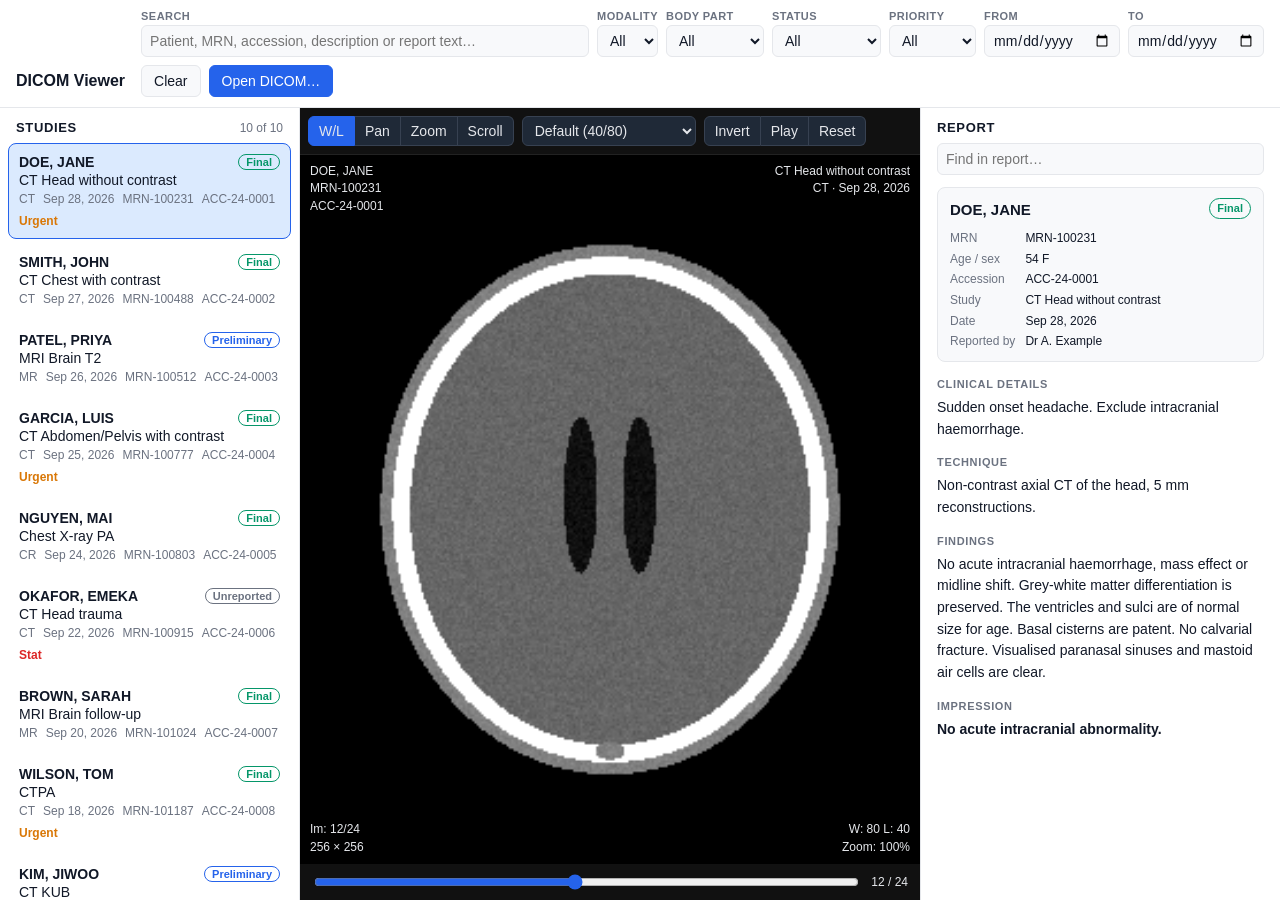
==== dicom-viewer/index.html @ 2d9a1e6f "Add simple DICOM viewer with report panel and filter bar Standalone page in dicom-viewer/: searchabl" ====
<!doctype html>
<html lang="en">
<head>
<meta charset="UTF-8" />
<meta name="viewport" content="width=device-width, initial-scale=1.0" />
<title>DICOM Viewer</title>
<link rel="stylesheet" href="styles.css" />
</head>
<body>
  <header class="filter-bar" role="search">
    <div class="brand">DICOM Viewer</div>
    <div class="filter-row">
      <label class="field grow">
        <span class="field-label">Search</span>
        <input type="search" id="f-query" placeholder="Patient, MRN, accession, description or report text…" autocomplete="off" />
      </label>
      <label class="field">
        <span class="field-label">Modality</span>
        <select id="f-modality"><option value="">All</option></select>
      </label>
      <label class="field">
        <span class="field-label">Body part</span>
        <select id="f-bodypart"><option value="">All</option></select>
      </label>
      <label class="field">
        <span class="field-label">Status</span>
        <select id="f-status"><option value="">All</option></select>
      </label>
      <label class="field">
        <span class="field-label">Priority</span>
        <select id="f-priority"><option value="">All</option></select>
      </label>
      <label class="field">
        <span class="field-label">From</span>
        <input type="date" id="f-from" />
      </label>
      <label class="field">
        <span class="field-label">To</span>
        <input type="date" id="f-to" />
      </label>
      <div class="filter-actions">
        <button id="f-clear" class="btn ghost" type="button">Clear</button>
        <label class="btn primary file-btn" title="Open uncompressed DICOM files from your computer">
          Open DICOM…
          <input type="file" id="file-input" multiple accept=".dcm,application/dicom,*/*" hidden />
        </label>
      </div>
    </div>
  </header>

  <main class="layout">
    <aside class="panel worklist" aria-label="Studies">
      <div class="panel-head">
        <h2>Studies</h2>
        <span class="count" id="result-count"></span>
      </div>
      <ul id="study-list" class="study-list"></ul>
    </aside>

    <section class="viewer" aria-label="Image viewer">
      <div class="toolbar">
        <div class="tool-group" role="group" aria-label="Mouse tool">
          <button class="tool" data-tool="wl" aria-pressed="true" title="Window / level (drag)">W/L</button>
          <button class="tool" data-tool="pan" title="Pan (drag)">Pan</button>
          <button class="tool" data-tool="zoom" title="Zoom (drag up/down)">Zoom</button>
          <button class="tool" data-tool="scroll" title="Scroll slices (drag)">Scroll</button>
        </div>
        <select id="preset" title="Window presets"></select>
        <div class="tool-group">
          <button class="tool" id="btn-invert" title="Invert (I)">Invert</button>
          <button class="tool" id="btn-cine" title="Play / pause cine (Space)">Play</button>
          <button class="tool" id="btn-reset" title="Reset view (R)">Reset</button>
        </div>
      </div>
      <div class="stage" id="stage">
        <canvas id="canvas"></canvas>
        <div class="overlay tl" id="ov-tl"></div>
        <div class="overlay tr" id="ov-tr"></div>
        <div class="overlay bl" id="ov-bl"></div>
        <div class="overlay br" id="ov-br"></div>
        <div class="stage-empty" id="stage-empty">Select a study, or drop DICOM files here</div>
        <div class="stage-error" id="stage-error" hidden></div>
      </div>
      <div class="slice-bar">
        <input type="range" id="slice" min="0" max="0" value="0" aria-label="Slice" />
        <span id="slice-label">–</span>
      </div>
    </section>

    <aside class="panel report" aria-label="Report">
      <div class="panel-head">
        <h2>Report</h2>
        <span class="count" id="report-count"></span>
      </div>
      <div class="report-search">
        <input type="search" id="report-query" placeholder="Find in report…" autocomplete="off" />
      </div>
      <div id="report-body" class="report-body"></div>
    </aside>
  </main>

<script src="data.js"></script>
<script src="dicom.js"></script>
<script src="app.js"></script>
</body>
</html>
---- dicom-viewer/styles.css ----
:root {
  --bg: #f3f4f6;
  --panel-bg: #ffffff;
  --panel-alt: #f8f9fb;
  --text: #111827;
  --text-muted: #6b7280;
  --border: #e5e7eb;
  --accent: #2563eb;
  --accent-soft: #dbeafe;
  --mark: #fde68a;
  --mark-text: #111827;
  --stat: #dc2626;
  --urgent: #d97706;
  --final: #059669;
  --prelim: #2563eb;
  --unreported: #6b7280;
  color-scheme: light;
}

@media (prefers-color-scheme: dark) {
  :root:not([data-theme="light"]) {
    --bg: #0b0f14;
    --panel-bg: #131a22;
    --panel-alt: #18212b;
    --text: #e5e7eb;
    --text-muted: #9ca3af;
    --border: #273241;
    --accent: #60a5fa;
    --accent-soft: #1e3a5f;
    --mark: #ca8a04;
    --mark-text: #0b0f14;
    color-scheme: dark;
  }
}
:root[data-theme="dark"] {
  --bg: #0b0f14;
  --panel-bg: #131a22;
  --panel-alt: #18212b;
  --text: #e5e7eb;
  --text-muted: #9ca3af;
  --border: #273241;
  --accent: #60a5fa;
  --accent-soft: #1e3a5f;
  --mark: #ca8a04;
  --mark-text: #0b0f14;
  color-scheme: dark;
}

* { box-sizing: border-box; }

html, body { height: 100%; }

body {
  margin: 0;
  font-family: -apple-system, BlinkMacSystemFont, "Segoe UI", Roboto, Helvetica, Arial, sans-serif;
  font-size: 14px;
  background: var(--bg);
  color: var(--text);
  display: flex;
  flex-direction: column;
}

button, input, select { font: inherit; color: inherit; }

/* ---------- filter bar ---------- */

.filter-bar {
  background: var(--panel-bg);
  border-bottom: 1px solid var(--border);
  padding: 10px 16px;
  display: flex;
  align-items: flex-end;
  gap: 16px;
}
.brand {
  font-weight: 700;
  font-size: 16px;
  white-space: nowrap;
  padding-bottom: 7px;
}
.filter-row {
  display: flex;
  flex-wrap: wrap;
  align-items: flex-end;
  gap: 8px;
  flex: 1;
  min-width: 0;
}
.field { display: flex; flex-direction: column; gap: 3px; }
.field.grow { flex: 1 1 260px; min-width: 200px; }
.field-label {
  font-size: 11px;
  font-weight: 600;
  text-transform: uppercase;
  letter-spacing: 0.04em;
  color: var(--text-muted);
}
.field input, .field select, .report-search input, #preset {
  height: 32px;
  padding: 0 8px;
  border: 1px solid var(--border);
  border-radius: 6px;
  background: var(--panel-alt);
  min-width: 0;
}
.field input:focus, .field select:focus, .report-search input:focus, #preset:focus {
  outline: 2px solid var(--accent);
  outline-offset: -1px;
}
.filter-actions { display: flex; gap: 8px; }

.btn {
  height: 32px;
  padding: 0 12px;
  border-radius: 6px;
  border: 1px solid var(--border);
  background: var(--panel-alt);
  cursor: pointer;
  display: inline-flex;
  align-items: center;
  white-space: nowrap;
}
.btn.primary { background: var(--accent); border-color: var(--accent); color: #fff; }
.btn:hover { filter: brightness(1.05); }

/* ---------- layout ---------- */

.layout {
  flex: 1;
  min-height: 0;
  display: grid;
  grid-template-columns: 300px minmax(0, 1fr) 360px;
}

.panel {
  background: var(--panel-bg);
  display: flex;
  flex-direction: column;
  min-height: 0;
}
.worklist { border-right: 1px solid var(--border); }
.report { border-left: 1px solid var(--border); }

.panel-head {
  display: flex;
  align-items: baseline;
  justify-content: space-between;
  padding: 12px 16px 8px;
}
.panel-head h2 { margin: 0; font-size: 13px; text-transform: uppercase; letter-spacing: 0.05em; }
.count { font-size: 12px; color: var(--text-muted); }

/* ---------- study list ---------- */

.study-list { list-style: none; margin: 0; padding: 0 8px 8px; overflow-y: auto; flex: 1; }
.study {
  padding: 10px;
  border-radius: 8px;
  cursor: pointer;
  border: 1px solid transparent;
  margin-bottom: 4px;
}
.study:hover { background: var(--panel-alt); }
.study[aria-selected="true"] { background: var(--accent-soft); border-color: var(--accent); }
.study:focus-visible { outline: 2px solid var(--accent); }
.study-top { display: flex; justify-content: space-between; gap: 8px; }
.study-name { font-weight: 600; }
.study-desc { margin-top: 2px; }
.study-meta { margin-top: 4px; font-size: 12px; color: var(--text-muted); display: flex; gap: 8px; flex-wrap: wrap; }
.empty-list { color: var(--text-muted); padding: 16px 8px; }

.badge {
  font-size: 11px;
  font-weight: 600;
  padding: 1px 7px;
  border-radius: 999px;
  border: 1px solid currentColor;
  white-space: nowrap;
  align-self: flex-start;
}
.badge.Final { color: var(--final); }
.badge.Preliminary { color: var(--prelim); }
.badge.Unreported { color: var(--unreported); }
.badge.Local { color: var(--text-muted); }
.prio-Stat { color: var(--stat); font-weight: 600; }
.prio-Urgent { color: var(--urgent); font-weight: 600; }

mark { background: var(--mark); color: var(--mark-text); border-radius: 2px; padding: 0 1px; }

/* ---------- viewer ---------- */

.viewer { display: flex; flex-direction: column; min-width: 0; min-height: 0; background: #000; }

.toolbar {
  display: flex;
  flex-wrap: wrap;
  gap: 8px;
  align-items: center;
  padding: 8px;
  background: #111;
  border-bottom: 1px solid #222;
  color: #e5e7eb;
}
.tool-group { display: flex; }
.tool {
  height: 30px;
  padding: 0 10px;
  background: #1f2937;
  border: 1px solid #374151;
  color: #e5e7eb;
  cursor: pointer;
}
.tool-group .tool:not(:first-child) { border-left: none; }
.tool-group .tool:first-child { border-radius: 6px 0 0 6px; }
.tool-group .tool:last-child { border-radius: 0 6px 6px 0; }
.tool[aria-pressed="true"] { background: #2563eb; border-color: #2563eb; }
#preset { background: #1f2937; border-color: #374151; color: #e5e7eb; height: 30px; }

.stage {
  position: relative;
  flex: 1;
  min-height: 240px;
  overflow: hidden;
  touch-action: none;
  cursor: crosshair;
}
.stage.dragover { outline: 3px dashed #60a5fa; outline-offset: -8px; }
#canvas { position: absolute; inset: 0; width: 100%; height: 100%; display: block; }

.overlay {
  position: absolute;
  color: #e5e7eb;
  font-size: 12px;
  line-height: 1.45;
  text-shadow: 0 0 3px #000, 0 0 2px #000;
  pointer-events: none;
  font-variant-numeric: tabular-nums;
}
.overlay.tl { top: 8px; left: 10px; }
.overlay.tr { top: 8px; right: 10px; text-align: right; }
.overlay.bl { bottom: 8px; left: 10px; }
.overlay.br { bottom: 8px; right: 10px; text-align: right; }

.stage-empty, .stage-error {
  position: absolute;
  inset: 0;
  display: flex;
  align-items: center;
  justify-content: center;
  color: #9ca3af;
  text-align: center;
  padding: 16px;
  pointer-events: none;
}
.stage-error { color: #fca5a5; background: rgba(0, 0, 0, 0.7); }
.stage-empty[hidden], .stage-error[hidden] { display: none; }

.slice-bar {
  display: flex;
  align-items: center;
  gap: 10px;
  padding: 8px 12px;
  background: #111;
  color: #e5e7eb;
  font-size: 12px;
  font-variant-numeric: tabular-nums;
}
.slice-bar input { flex: 1; accent-color: #2563eb; }

/* ---------- report ---------- */

.report-search { padding: 0 16px 8px; }
.report-search input { width: 100%; }
.report-body { overflow-y: auto; padding: 4px 16px 24px; flex: 1; line-height: 1.55; }
.report-header {
  background: var(--panel-alt);
  border: 1px solid var(--border);
  border-radius: 8px;
  padding: 10px 12px;
  margin-bottom: 12px;
}
.report-header .rh-name { font-weight: 700; font-size: 15px; display: flex; justify-content: space-between; gap: 8px; }
.report-header dl { display: grid; grid-template-columns: auto 1fr; gap: 2px 10px; margin: 8px 0 0; font-size: 12px; }
.report-header dt { color: var(--text-muted); }
.report-header dd { margin: 0; }
.report-section h3 {
  font-size: 11px;
  text-transform: uppercase;
  letter-spacing: 0.06em;
  color: var(--text-muted);
  margin: 14px 0 4px;
}
.report-section p { margin: 0; }
.report-section.impression p { font-weight: 600; }
.report-empty { color: var(--text-muted); padding: 8px 0; }

/* ---------- responsive ---------- */

@media (max-width: 1100px) {
  .layout { grid-template-columns: 260px minmax(0, 1fr); }
  .report { grid-column: 1 / -1; border-left: none; border-top: 1px solid var(--border); max-height: 50vh; }
}

@media (max-width: 720px) {
  body { height: auto; }
  .filter-bar { flex-direction: column; align-items: stretch; gap: 8px; }
  .brand { padding-bottom: 0; }
  .field { flex: 1 1 calc(50% - 4px); }
  .field select, .field input { width: 100%; }
  .filter-actions { flex: 1 1 100%; }
  .filter-actions .btn { flex: 1; justify-content: center; }
  .layout { display: flex; flex-direction: column; }
  .worklist { border-right: none; border-bottom: 1px solid var(--border); max-height: 40vh; }
  .stage { min-height: 60vw; }
  .report { max-height: none; }
}
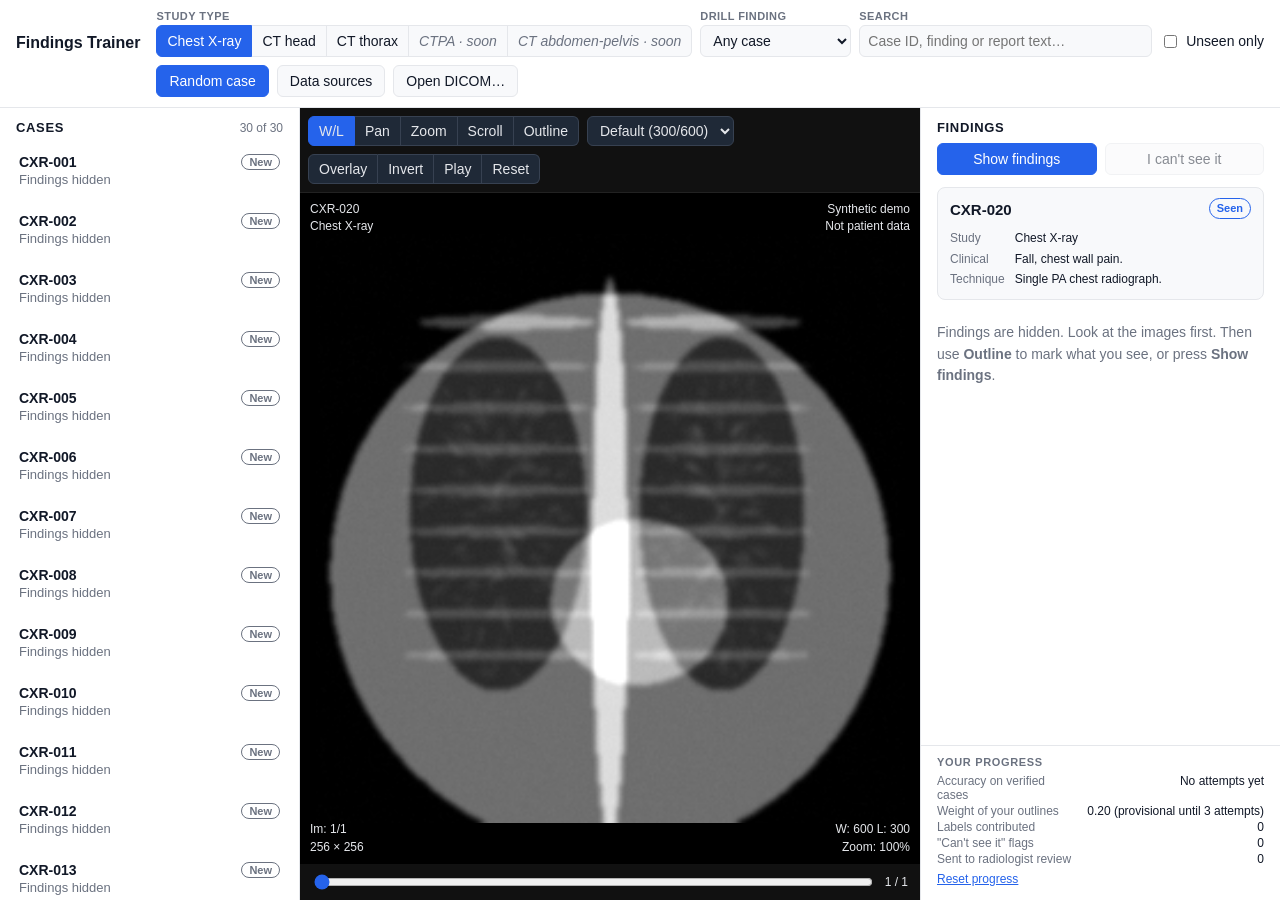
==== commit ff1a9e74: "Rework viewer into Findings Trainer prototype Turns the DICOM viewer into a learning tool per the pl" ====
--- a/dicom-viewer/index.html
+++ b/dicom-viewer/index.html
@@ -3,44 +3,32 @@
 <head>
 <meta charset="UTF-8" />
 <meta name="viewport" content="width=device-width, initial-scale=1.0" />
-<title>DICOM Viewer</title>
+<title>Findings Trainer</title>
 <link rel="stylesheet" href="styles.css" />
 </head>
 <body>
   <header class="filter-bar" role="search">
-    <div class="brand">DICOM Viewer</div>
+    <div class="brand">Findings Trainer</div>
     <div class="filter-row">
+      <div class="field">
+        <span class="field-label">Study type</span>
+        <div class="segmented" id="type-tabs" role="tablist"></div>
+      </div>
+      <label class="field">
+        <span class="field-label">Drill finding</span>
+        <select id="f-finding"></select>
+      </label>
       <label class="field grow">
         <span class="field-label">Search</span>
-        <input type="search" id="f-query" placeholder="Patient, MRN, accession, description or report text…" autocomplete="off" />
+        <input type="search" id="f-query" placeholder="Case ID, finding or report text…" autocomplete="off" />
       </label>
-      <label class="field">
-        <span class="field-label">Modality</span>
-        <select id="f-modality"><option value="">All</option></select>
-      </label>
-      <label class="field">
-        <span class="field-label">Body part</span>
-        <select id="f-bodypart"><option value="">All</option></select>
-      </label>
-      <label class="field">
-        <span class="field-label">Status</span>
-        <select id="f-status"><option value="">All</option></select>
-      </label>
-      <label class="field">
-        <span class="field-label">Priority</span>
-        <select id="f-priority"><option value="">All</option></select>
-      </label>
-      <label class="field">
-        <span class="field-label">From</span>
-        <input type="date" id="f-from" />
-      </label>
-      <label class="field">
-        <span class="field-label">To</span>
-        <input type="date" id="f-to" />
+      <label class="check">
+        <input type="checkbox" id="f-unseen" /> Unseen only
       </label>
       <div class="filter-actions">
-        <button id="f-clear" class="btn ghost" type="button">Clear</button>
-        <label class="btn primary file-btn" title="Open uncompressed DICOM files from your computer">
+        <button id="btn-random" class="btn primary" type="button" title="Random case from the current filters (N)">Random case</button>
+        <button id="btn-sources" class="btn ghost" type="button">Data sources</button>
+        <label class="btn ghost file-btn" title="Open uncompressed DICOM files from your computer">
           Open DICOM…
           <input type="file" id="file-input" multiple accept=".dcm,application/dicom,*/*" hidden />
         </label>
@@ -49,12 +37,13 @@
   </header>
 
   <main class="layout">
-    <aside class="panel worklist" aria-label="Studies">
+    <aside class="panel worklist" aria-label="Cases">
       <div class="panel-head">
-        <h2>Studies</h2>
+        <h2>Cases</h2>
         <span class="count" id="result-count"></span>
       </div>
-      <ul id="study-list" class="study-list"></ul>
+      <p class="type-note" id="type-note" hidden></p>
+      <ul id="study-list" class="study-list" role="listbox"></ul>
     </aside>
 
     <section class="viewer" aria-label="Image viewer">
@@ -64,9 +53,11 @@
           <button class="tool" data-tool="pan" title="Pan (drag)">Pan</button>
           <button class="tool" data-tool="zoom" title="Zoom (drag up/down)">Zoom</button>
           <button class="tool" data-tool="scroll" title="Scroll slices (drag)">Scroll</button>
+          <button class="tool" data-tool="outline" title="Outline where you think the finding is (D)">Outline</button>
         </div>
         <select id="preset" title="Window presets"></select>
         <div class="tool-group">
+          <button class="tool" id="btn-overlay" title="Show / hide finding overlay (O)">Overlay</button>
           <button class="tool" id="btn-invert" title="Invert (I)">Invert</button>
           <button class="tool" id="btn-cine" title="Play / pause cine (Space)">Play</button>
           <button class="tool" id="btn-reset" title="Reset view (R)">Reset</button>
@@ -78,8 +69,15 @@
         <div class="overlay tr" id="ov-tr"></div>
         <div class="overlay bl" id="ov-bl"></div>
         <div class="overlay br" id="ov-br"></div>
-        <div class="stage-empty" id="stage-empty">Select a study, or drop DICOM files here</div>
+        <div class="stage-empty" id="stage-empty">Pick a study type and press Random case</div>
         <div class="stage-error" id="stage-error" hidden></div>
+      </div>
+      <div class="outline-bar" id="outline-bar" hidden>
+        <span id="outline-info"></span>
+        <select id="outline-target" hidden aria-label="Finding this outline is for"></select>
+        <button class="tool" id="btn-check">Check outline</button>
+        <button class="tool" id="btn-submit" hidden>Submit as label</button>
+        <button class="tool" id="btn-clear-outline">Clear</button>
       </div>
       <div class="slice-bar">
         <input type="range" id="slice" min="0" max="0" value="0" aria-label="Slice" />
@@ -87,20 +85,64 @@
       </div>
     </section>
 
-    <aside class="panel report" aria-label="Report">
+    <aside class="panel report" aria-label="Findings and report">
       <div class="panel-head">
-        <h2>Report</h2>
+        <h2>Findings</h2>
         <span class="count" id="report-count"></span>
       </div>
-      <div class="report-search">
-        <input type="search" id="report-query" placeholder="Find in report…" autocomplete="off" />
+      <div class="answer-actions">
+        <button class="btn primary" id="btn-reveal" title="Show / hide findings (F)">Show findings</button>
+        <button class="btn ghost" id="btn-cantsee" title="Flag that you can't see the labelled finding">I can't see it</button>
       </div>
+      <div id="feedback" class="feedback" hidden></div>
       <div id="report-body" class="report-body"></div>
+      <div class="progress" id="progress"></div>
     </aside>
   </main>
 
-<script src="data.js"></script>
+  <dialog id="terms-dialog" class="dialog">
+    <form method="dialog">
+      <h2>Contributor terms (draft)</h2>
+      <p>Outlines you submit become part of a community-labelled dataset. By submitting, you agree that:</p>
+      <ul>
+        <li>your outlines may be released openly as part of that dataset, without your name;</li>
+        <li>outlines are weighted by your accuracy on expert-verified cases, and low-rated ones are reviewed by a radiologist;</li>
+        <li>your outlines are learning exercises, not clinical opinions.</li>
+      </ul>
+      <p class="muted">This is placeholder wording for the prototype. It needs legal review before launch.</p>
+      <div class="dialog-actions">
+        <button class="btn ghost" value="cancel">Cancel</button>
+        <button class="btn primary" value="accept">Accept and submit</button>
+      </div>
+    </form>
+  </dialog>
+
+  <dialog id="sources-dialog" class="dialog wide">
+    <form method="dialog">
+      <h2>Data sources</h2>
+      <p>Every case in this prototype is <strong>synthetic</strong>. The images are drawn in the browser, so no patient data is included. Production cases would come from these datasets. Entries marked "confirm" still need checking on the owner's page.</p>
+      <div class="table-wrap">
+        <table>
+          <thead><tr><th>Study type</th><th>Dataset</th><th>Licence</th><th>Gives</th></tr></thead>
+          <tbody>
+            <tr><td>Chest X-ray</td><td>NIH ChestX-ray14</td><td>No use restrictions; cite NIH</td><td>Finding labels; boxes on about 1,000 (confirm)</td></tr>
+            <tr><td>CT head</td><td>CQ500 with BHX boxes</td><td>Boxes CC BY-SA 4.0; images non-commercial (confirm)</td><td>Haemorrhage boxes, six types</td></tr>
+            <tr><td>CT head</td><td>PhysioNet CT-ICH</td><td>CC BY 4.0</td><td>Haemorrhage masks</td></tr>
+            <tr><td>CT head</td><td>CPAISD</td><td>CC BY 4.0</td><td>Stroke core and penumbra masks</td></tr>
+            <tr><td>CT thorax</td><td>LIDC-IDRI</td><td>CC BY 3.0</td><td>Lung nodule outlines</td></tr>
+            <tr><td>CT thorax</td><td>NLST</td><td>CC BY 4.0</td><td>Low-dose CTs, no outlines</td></tr>
+            <tr><td>CTPA</td><td>None open (RSNA PE)</td><td>Research use agreement</td><td>Needs written permission</td></tr>
+            <tr><td>CT abdomen-pelvis</td><td>None open (Merlin, RSNA trauma)</td><td>Research use / non-commercial</td><td>Needs written permission</td></tr>
+          </tbody>
+        </table>
+      </div>
+      <div class="dialog-actions"><button class="btn primary" value="close">Close</button></div>
+    </form>
+  </dialog>
+
+<script src="cases.js"></script>
 <script src="dicom.js"></script>
+<script src="phantoms.js"></script>
 <script src="app.js"></script>
 </body>
 </html>
--- a/dicom-viewer/styles.css
+++ b/dicom-viewer/styles.css
@@ -69,14 +69,14 @@
   border-bottom: 1px solid var(--border);
   padding: 10px 16px;
   display: flex;
-  align-items: flex-end;
+  align-items: flex-start;
   gap: 16px;
 }
 .brand {
   font-weight: 700;
   font-size: 16px;
   white-space: nowrap;
-  padding-bottom: 7px;
+  padding-top: 24px;
 }
 .filter-row {
   display: flex;
@@ -165,7 +165,7 @@
 .study:focus-visible { outline: 2px solid var(--accent); }
 .study-top { display: flex; justify-content: space-between; gap: 8px; }
 .study-name { font-weight: 600; }
-.study-desc { margin-top: 2px; }
+.study-desc { margin-top: 2px; font-size: 13px; color: var(--text-muted); }
 .study-meta { margin-top: 4px; font-size: 12px; color: var(--text-muted); display: flex; gap: 8px; flex-wrap: wrap; }
 .empty-list { color: var(--text-muted); padding: 16px 8px; }
 
@@ -178,12 +178,10 @@
   white-space: nowrap;
   align-self: flex-start;
 }
-.badge.Final { color: var(--final); }
-.badge.Preliminary { color: var(--prelim); }
-.badge.Unreported { color: var(--unreported); }
-.badge.Local { color: var(--text-muted); }
-.prio-Stat { color: var(--stat); font-weight: 600; }
-.prio-Urgent { color: var(--urgent); font-weight: 600; }
+.badge.Found { color: var(--final); }
+.badge.Missed { color: var(--stat); }
+.badge.Seen { color: var(--prelim); }
+.badge.New { color: var(--unreported); }
 
 mark { background: var(--mark); color: var(--mark-text); border-radius: 2px; padding: 0 1px; }
 
@@ -296,6 +294,102 @@
 
 /* ---------- responsive ---------- */
 
+/* ---------- trainer ---------- */
+
+.segmented { display: flex; flex-wrap: wrap; }
+.seg {
+  height: 32px;
+  padding: 0 10px;
+  border: 1px solid var(--border);
+  background: var(--panel-alt);
+  cursor: pointer;
+  white-space: nowrap;
+}
+.seg:not(:first-child) { border-left: none; }
+.seg:first-child { border-radius: 6px 0 0 6px; }
+.seg:last-child { border-radius: 0 6px 6px 0; }
+.seg[aria-selected="true"] { background: var(--accent); border-color: var(--accent); color: #fff; }
+.seg[aria-disabled="true"] { color: var(--text-muted); font-style: italic; }
+.seg[aria-disabled="true"][aria-selected="true"] { color: #fff; }
+
+.check { display: flex; align-items: center; gap: 6px; height: 32px; white-space: nowrap; }
+
+.type-note {
+  margin: 0 16px 8px;
+  padding: 10px 12px;
+  border-radius: 8px;
+  background: var(--panel-alt);
+  border: 1px dashed var(--border);
+  color: var(--text-muted);
+  font-size: 13px;
+}
+
+.outline-bar {
+  display: flex;
+  flex-wrap: wrap;
+  align-items: center;
+  gap: 8px;
+  padding: 8px 12px;
+  background: #1c1917;
+  border-top: 1px solid #44403c;
+  color: #fde68a;
+  font-size: 13px;
+}
+.outline-bar[hidden] { display: none; }
+.outline-bar span { margin-right: auto; }
+.outline-bar .tool { border-radius: 6px; }
+.outline-bar select { height: 30px; background: #1f2937; border: 1px solid #374151; color: #e5e7eb; border-radius: 6px; }
+
+.answer-actions { display: flex; gap: 8px; padding: 0 16px 8px; }
+.answer-actions .btn { flex: 1; justify-content: center; }
+.btn:disabled { opacity: 0.5; cursor: not-allowed; }
+
+.feedback { margin: 0 16px 8px; padding: 10px 12px; border-radius: 8px; font-size: 13px; line-height: 1.45; border: 1px solid; }
+.feedback[hidden] { display: none; }
+.feedback.good { border-color: var(--final); background: color-mix(in srgb, var(--final) 12%, transparent); }
+.feedback.bad { border-color: var(--stat); background: color-mix(in srgb, var(--stat) 10%, transparent); }
+.feedback.info { border-color: var(--border); background: var(--panel-alt); }
+
+.finding-list { list-style: none; margin: 0 0 4px; padding: 0; display: flex; flex-direction: column; gap: 8px; }
+.finding { border: 1px solid var(--border); border-left: 4px solid var(--swatch); border-radius: 8px; padding: 8px 10px; }
+.finding-top { display: flex; align-items: center; gap: 8px; flex-wrap: wrap; }
+.finding-top strong { margin-right: auto; }
+.swatch { width: 10px; height: 10px; border-radius: 2px; background: var(--swatch); flex: none; }
+.finding-meta { display: flex; flex-wrap: wrap; gap: 4px 12px; margin-top: 4px; font-size: 12px; }
+.chip { font-size: 11px; font-weight: 600; padding: 1px 7px; border-radius: 999px; white-space: nowrap; }
+.chip.verified { background: color-mix(in srgb, var(--final) 18%, transparent); color: var(--final); }
+.chip.community { background: color-mix(in srgb, var(--prelim) 18%, transparent); color: var(--prelim); }
+.chip.label { background: color-mix(in srgb, var(--urgent) 18%, transparent); color: var(--urgent); }
+.normal-case { font-weight: 600; color: var(--final); margin: 0; }
+
+.link { background: none; border: none; padding: 0; color: var(--accent); cursor: pointer; text-decoration: underline; font-size: inherit; }
+.muted { color: var(--text-muted); }
+.source { font-size: 12px; color: var(--text-muted); margin-top: 16px; }
+
+.progress { border-top: 1px solid var(--border); padding: 10px 16px 14px; font-size: 12px; }
+.progress h3 { margin: 0 0 6px; font-size: 11px; text-transform: uppercase; letter-spacing: 0.06em; color: var(--text-muted); }
+.progress dl { display: grid; grid-template-columns: 1fr auto; gap: 2px 10px; margin: 0 0 6px; }
+.progress dt { color: var(--text-muted); }
+.progress dd { margin: 0; text-align: right; font-variant-numeric: tabular-nums; }
+
+.dialog {
+  border: 1px solid var(--border);
+  border-radius: 12px;
+  background: var(--panel-bg);
+  color: var(--text);
+  max-width: min(520px, calc(100vw - 32px));
+  padding: 20px;
+  line-height: 1.5;
+}
+.dialog.wide { max-width: min(860px, calc(100vw - 32px)); }
+.dialog::backdrop { background: rgba(0, 0, 0, 0.55); }
+.dialog h2 { margin: 0 0 8px; font-size: 18px; }
+.dialog-actions { display: flex; justify-content: flex-end; gap: 8px; margin-top: 16px; }
+.table-wrap { overflow-x: auto; }
+.dialog table { border-collapse: collapse; width: 100%; font-size: 13px; }
+.dialog th, .dialog td { text-align: left; padding: 6px 8px; border-bottom: 1px solid var(--border); vertical-align: top; }
+.dialog th { color: var(--text-muted); font-size: 11px; text-transform: uppercase; letter-spacing: 0.04em; }
+
 @media (max-width: 1100px) {
   .layout { grid-template-columns: 260px minmax(0, 1fr); }
   .report { grid-column: 1 / -1; border-left: none; border-top: 1px solid var(--border); max-height: 50vh; }
@@ -304,8 +398,10 @@
 @media (max-width: 720px) {
   body { height: auto; }
   .filter-bar { flex-direction: column; align-items: stretch; gap: 8px; }
-  .brand { padding-bottom: 0; }
+  .brand { padding-top: 0; }
   .field { flex: 1 1 calc(50% - 4px); }
+  .field:first-child { flex-basis: 100%; }
+  .seg { flex: 1 1 auto; }
   .field select, .field input { width: 100%; }
   .filter-actions { flex: 1 1 100%; }
   .filter-actions .btn { flex: 1; justify-content: center; }
